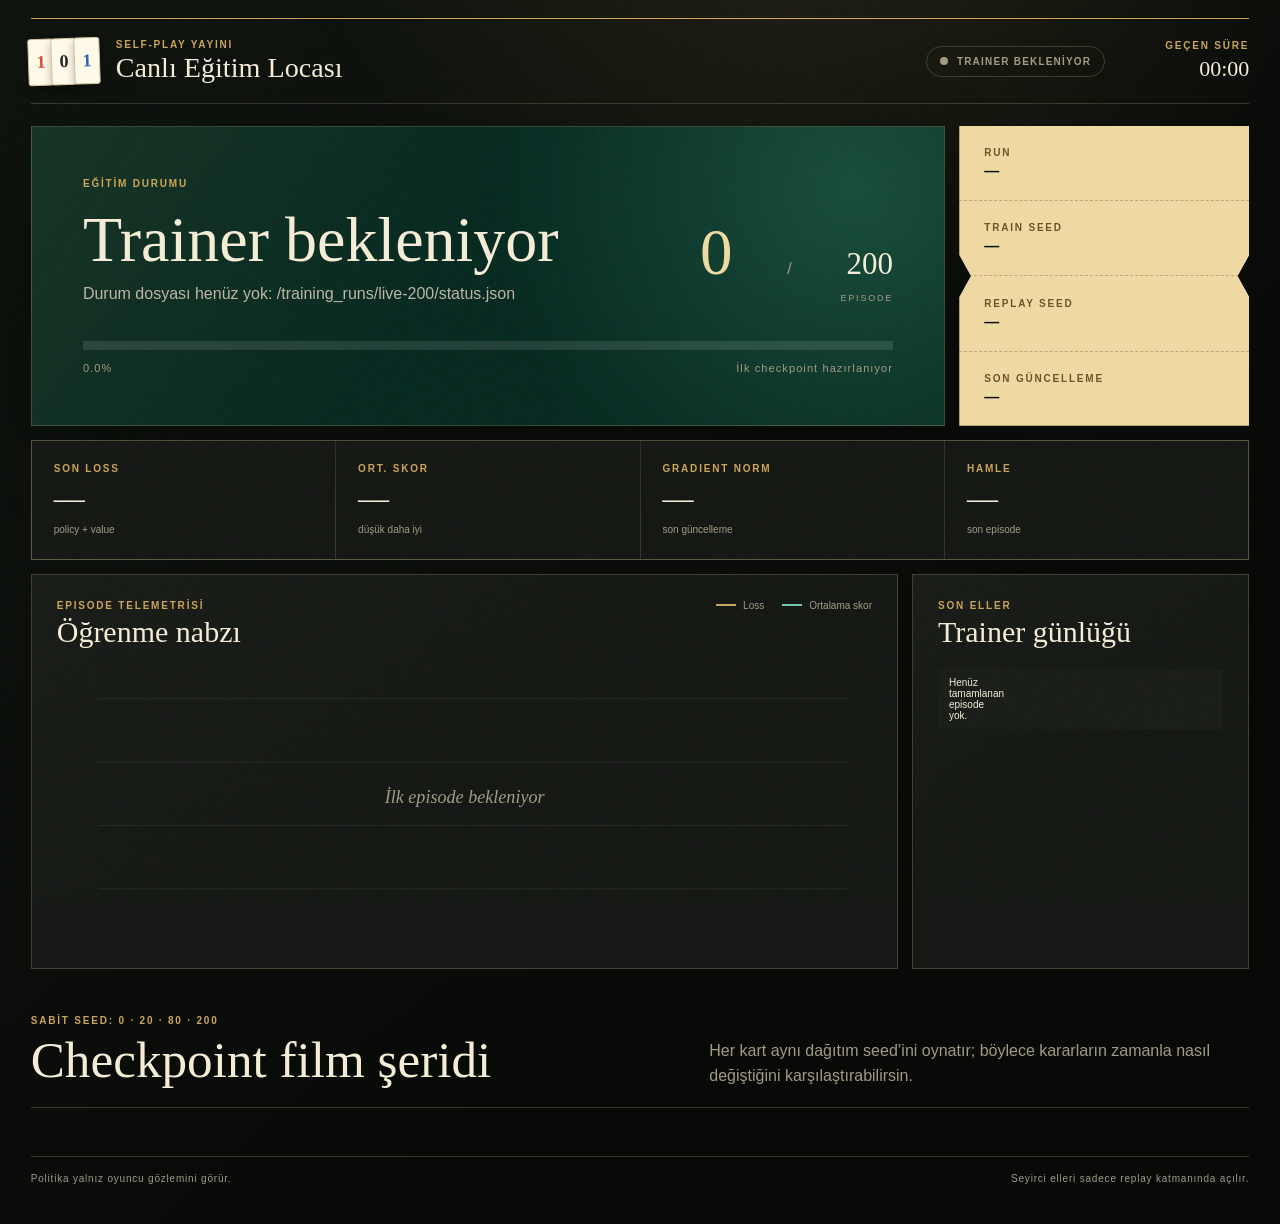
==== viewer/training.html @ ead5282c "feat(viewer): add live self-play training dashboard" ====
<!doctype html>
<html lang="tr">
  <head>
    <meta charset="UTF-8" />
    <meta name="viewport" content="width=device-width, initial-scale=1.0" />
    <meta
      name="description"
      content="AI Okey self-play eğitimini episode episode canlı izleyin."
    />
    <title>AI Okey — Canlı Eğitim Locası</title>
    <link rel="stylesheet" href="./training.css" />
  </head>
  <body>
    <div class="grain" aria-hidden="true"></div>
    <main class="training-shell">
      <header class="scoreboard">
        <a class="brand" href="./" aria-label="Replay masasına dön">
          <span class="brand-tiles" aria-hidden="true">
            <i>1</i><i>0</i><i>1</i>
          </span>
          <span>
            <small>SELF-PLAY YAYINI</small>
            <strong>Canlı Eğitim Locası</strong>
          </span>
        </a>

        <div class="connection" id="connectionBadge" data-state="waiting">
          <span></span>
          <b id="connectionText">DURUM BEKLENİYOR</b>
        </div>

        <div class="run-clock">
          <small>GEÇEN SÜRE</small>
          <strong id="elapsedTime">00:00</strong>
        </div>
      </header>

      <section class="hero-grid">
        <article class="progress-stage">
          <div class="section-kicker">EĞİTİM DURUMU</div>
          <div class="progress-copy">
            <div>
              <h1 id="phaseTitle">Trainer bekleniyor</h1>
              <p id="phaseMessage">
                Eğitim komutu başladığında bu ekran otomatik güncellenecek.
              </p>
            </div>
            <div class="episode-counter">
              <span id="episodeCurrent">0</span>
              <i>/</i>
              <strong id="episodeTarget">200</strong>
              <small>EPISODE</small>
            </div>
          </div>
          <div class="progress-track" aria-label="Eğitim ilerlemesi">
            <i id="progressFill"></i>
            <div id="checkpointTicks" class="checkpoint-ticks"></div>
          </div>
          <div class="progress-meta">
            <span id="progressPercent">0.0%</span>
            <span id="nextCheckpoint">İlk checkpoint hazırlanıyor</span>
          </div>
        </article>

        <aside class="live-ticket">
          <div>
            <small>RUN</small>
            <strong id="runName">—</strong>
          </div>
          <div>
            <small>TRAIN SEED</small>
            <strong id="trainSeed">—</strong>
          </div>
          <div>
            <small>REPLAY SEED</small>
            <strong id="replaySeed">—</strong>
          </div>
          <div>
            <small>SON GÜNCELLEME</small>
            <strong id="lastUpdated">—</strong>
          </div>
        </aside>
      </section>

      <section class="metrics-strip" aria-label="Canlı eğitim ölçümleri">
        <article>
          <small>SON LOSS</small>
          <strong id="lastLoss">—</strong>
          <span>policy + value</span>
        </article>
        <article>
          <small>ORT. SKOR</small>
          <strong id="lastScore">—</strong>
          <span>düşük daha iyi</span>
        </article>
        <article>
          <small>GRADIENT NORM</small>
          <strong id="lastGradient">—</strong>
          <span>son güncelleme</span>
        </article>
        <article>
          <small>HAMLE</small>
          <strong id="lastActions">—</strong>
          <span>son episode</span>
        </article>
      </section>

      <section class="analysis-grid">
        <article class="chart-card">
          <div class="card-heading">
            <div>
              <small>EPISODE TELEMETRİSİ</small>
              <h2>Öğrenme nabzı</h2>
            </div>
            <div class="legend">
              <span class="loss-key">Loss</span>
              <span class="score-key">Ortalama skor</span>
            </div>
          </div>
          <svg
            id="trainingChart"
            class="training-chart"
            viewBox="0 0 900 300"
            role="img"
            aria-label="Loss ve skor grafiği"
          >
            <g class="chart-grid">
              <line x1="45" y1="35" x2="875" y2="35"></line>
              <line x1="45" y1="105" x2="875" y2="105"></line>
              <line x1="45" y1="175" x2="875" y2="175"></line>
              <line x1="45" y1="245" x2="875" y2="245"></line>
            </g>
            <polyline id="scoreLine" class="score-line" points=""></polyline>
            <polyline id="lossLine" class="loss-line" points=""></polyline>
            <text id="chartEmpty" x="450" y="150" text-anchor="middle">
              İlk episode bekleniyor
            </text>
          </svg>
        </article>

        <article class="episode-log-card">
          <div class="card-heading">
            <div>
              <small>SON ELLER</small>
              <h2>Trainer günlüğü</h2>
            </div>
          </div>
          <ol id="episodeLog" class="episode-log">
            <li class="empty-row">Henüz tamamlanan episode yok.</li>
          </ol>
        </article>
      </section>

      <section class="checkpoint-section">
        <div class="checkpoint-heading">
          <div>
            <small>SABİT SEED: 0 · 20 · 80 · 200</small>
            <h2>Checkpoint film şeridi</h2>
          </div>
          <p>
            Her kart aynı dağıtım seed’ini oynatır; böylece kararların zamanla
            nasıl değiştiğini karşılaştırabilirsin.
          </p>
        </div>
        <div id="checkpointGrid" class="checkpoint-grid"></div>
      </section>

      <footer>
        <span>Politika yalnız oyuncu gözlemini görür.</span>
        <span>Seyirci elleri sadece replay katmanında açılır.</span>
      </footer>
    </main>

    <template id="checkpointTemplate">
      <article class="checkpoint-card" data-status="pending">
        <div class="checkpoint-card-head">
          <div>
            <small class="checkpoint-step">CHECKPOINT</small>
            <h3 class="checkpoint-name">0 episode</h3>
          </div>
          <span class="checkpoint-status">BEKLİYOR</span>
        </div>
        <div class="video-shell">
          <div class="video-placeholder">
            <span>101</span>
            <p>Checkpoint geldiğinde video burada açılacak.</p>
          </div>
        </div>
        <dl class="checkpoint-metrics">
          <div><dt>Ort. skor</dt><dd data-metric="score">—</dd></div>
          <div><dt>Göreli ödül</dt><dd data-metric="reward">—</dd></div>
          <div><dt>İşlek atma</dt><dd data-metric="playable">—</dd></div>
          <div><dt>Okey atma</dt><dd data-metric="okey">—</dd></div>
        </dl>
        <div class="checkpoint-actions">
          <a class="replay-link is-disabled" href="#">Replay’i aç</a>
          <a class="download-link is-disabled" href="#" download>MP4 indir</a>
        </div>
      </article>
    </template>

    <script src="./training.js"></script>
  </body>
</html>
---- viewer/training.css ----
:root {
  color-scheme: dark;
  --ink: #0a0d0a;
  --paper: #f4ecd7;
  --ivory: #fff9e9;
  --baize: #164f3c;
  --baize-deep: #082a21;
  --panel: #151814;
  --panel-soft: #1b1e19;
  --brass: #cba558;
  --brass-pale: #efd9a3;
  --red: #da4a3c;
  --mint: #75c7aa;
  --muted: #a39a85;
  --line: rgba(239, 217, 163, 0.2);
  --display: "Bodoni 72", "Bodoni MT", Georgia, serif;
  --body: Bahnschrift, "Trebuchet MS", sans-serif;
}

* {
  box-sizing: border-box;
}

html {
  min-width: 320px;
  background: #090b09;
}

body {
  min-height: 100vh;
  margin: 0;
  color: var(--paper);
  background:
    radial-gradient(circle at 64% -12%, rgba(203, 165, 88, 0.12), transparent 32%),
    linear-gradient(140deg, #10140f, #080a08 66%);
  font-family: var(--body);
}

a {
  color: inherit;
}

.grain {
  position: fixed;
  inset: 0;
  z-index: 10;
  pointer-events: none;
  opacity: 0.1;
  background-image: url("data:image/svg+xml,%3Csvg viewBox='0 0 180 180' xmlns='http://www.w3.org/2000/svg'%3E%3Cfilter id='n'%3E%3CfeTurbulence type='fractalNoise' baseFrequency='.8' numOctaves='3' stitchTiles='stitch'/%3E%3C/filter%3E%3Crect width='100%25' height='100%25' filter='url(%23n)' opacity='.4'/%3E%3C/svg%3E");
  mix-blend-mode: soft-light;
}

.training-shell {
  width: min(1680px, 100%);
  margin: 0 auto;
  padding: 18px clamp(14px, 2.4vw, 42px) 40px;
}

.scoreboard {
  display: grid;
  grid-template-columns: minmax(300px, 1fr) auto auto;
  align-items: center;
  gap: 34px;
  min-height: 86px;
  border-top: 1px solid var(--brass);
  border-bottom: 1px solid var(--line);
}

.brand {
  display: flex;
  align-items: center;
  gap: 16px;
  text-decoration: none;
}

.brand-tiles {
  display: flex;
  transform: rotate(-2deg);
}

.brand-tiles i {
  display: grid;
  place-items: center;
  width: 26px;
  height: 47px;
  margin-left: -3px;
  color: var(--red);
  border: 1px solid #d4c49f;
  border-radius: 3px;
  background: var(--ivory);
  box-shadow: 0 4px 8px rgba(0, 0, 0, 0.28);
  font: 800 18px var(--display);
}

.brand-tiles i:nth-child(2) {
  color: #222;
}

.brand-tiles i:nth-child(3) {
  color: #2566b1;
}

.brand small,
.run-clock small,
.live-ticket small,
.section-kicker,
.metrics-strip small,
.card-heading small,
.checkpoint-heading small,
.checkpoint-card-head small {
  display: block;
  color: var(--brass);
  font-size: 10px;
  font-weight: 800;
  letter-spacing: 0.18em;
}

.brand strong {
  display: block;
  margin-top: 2px;
  font: 500 clamp(24px, 2.2vw, 35px) var(--display);
}

.connection {
  display: flex;
  align-items: center;
  gap: 9px;
  padding: 9px 13px;
  border: 1px solid var(--line);
  border-radius: 999px;
  color: var(--muted);
  font-size: 10px;
  letter-spacing: 0.12em;
}

.connection span {
  width: 8px;
  height: 8px;
  border-radius: 50%;
  background: var(--muted);
}

.connection[data-state="live"] {
  color: var(--paper);
  border-color: rgba(117, 199, 170, 0.42);
}

.connection[data-state="live"] span {
  background: var(--mint);
  box-shadow: 0 0 0 5px rgba(117, 199, 170, 0.1);
  animation: pulse 1.4s infinite;
}

.connection[data-state="error"] span {
  background: var(--red);
}

.run-clock {
  min-width: 110px;
  text-align: right;
}

.run-clock strong {
  display: block;
  margin-top: 5px;
  font: 500 22px var(--display);
  font-variant-numeric: tabular-nums;
}

.hero-grid {
  display: grid;
  grid-template-columns: minmax(0, 1fr) 290px;
  gap: 14px;
  margin-top: 22px;
}

.progress-stage {
  min-height: 245px;
  padding: clamp(24px, 4vw, 54px);
  border: 1px solid rgba(239, 217, 163, 0.18);
  background:
    linear-gradient(125deg, rgba(203, 165, 88, 0.08), transparent 45%),
    radial-gradient(circle at 90% 20%, rgba(50, 125, 94, 0.42), transparent 42%),
    var(--baize-deep);
  box-shadow: 0 24px 70px rgba(0, 0, 0, 0.28);
}

.progress-copy {
  display: flex;
  align-items: end;
  justify-content: space-between;
  gap: 30px;
  margin-top: 20px;
}

.progress-copy h1 {
  margin: 0;
  font: 500 clamp(34px, 5vw, 68px)/0.96 var(--display);
}

.progress-copy p {
  max-width: 700px;
  margin: 14px 0 0;
  color: #bdb6a6;
}

.episode-counter {
  display: grid;
  grid-template-columns: auto auto auto;
  align-items: baseline;
  gap: 8px;
  min-width: 240px;
  text-align: right;
}

.episode-counter span {
  color: var(--brass-pale);
  font: 500 65px/1 var(--display);
  font-variant-numeric: tabular-nums;
}

.episode-counter i {
  color: var(--muted);
  font-style: normal;
}

.episode-counter strong {
  font: 500 31px var(--display);
}

.episode-counter small {
  grid-column: 1 / -1;
  color: var(--muted);
  font-size: 9px;
  letter-spacing: 0.2em;
}

.progress-track {
  position: relative;
  height: 9px;
  margin-top: 38px;
  background: rgba(255, 255, 255, 0.11);
}

.progress-track > i {
  position: absolute;
  inset: 0 auto 0 0;
  width: 0;
  background: linear-gradient(90deg, #98763b, var(--brass-pale));
  box-shadow: 0 0 22px rgba(203, 165, 88, 0.25);
  transition: width 500ms ease;
}

.checkpoint-ticks span {
  position: absolute;
  top: 50%;
  display: grid;
  place-items: center;
  width: 17px;
  height: 17px;
  border: 2px solid var(--baize-deep);
  border-radius: 50%;
  background: #667068;
  transform: translate(-50%, -50%);
  transition: 300ms ease;
}

.checkpoint-ticks span.ready {
  background: var(--brass-pale);
  box-shadow: 0 0 0 5px rgba(203, 165, 88, 0.14);
}

.progress-meta {
  display: flex;
  justify-content: space-between;
  margin-top: 12px;
  color: var(--muted);
  font-size: 11px;
  letter-spacing: 0.1em;
}

.live-ticket {
  display: grid;
  background: var(--brass-pale);
  color: var(--ink);
  clip-path: polygon(0 0, 100% 0, 100% 43%, 96% 50%, 100% 57%, 100% 100%, 0 100%, 0 57%, 4% 50%, 0 43%);
}

.live-ticket div {
  display: grid;
  align-content: center;
  gap: 4px;
  padding: 14px 25px;
  border-bottom: 1px dashed rgba(23, 23, 17, 0.25);
}

.live-ticket div:last-child {
  border: 0;
}

.live-ticket small {
  color: #6c5328;
}

.live-ticket strong {
  font-size: 15px;
  overflow-wrap: anywhere;
}

.metrics-strip {
  display: grid;
  grid-template-columns: repeat(4, 1fr);
  margin-top: 14px;
  border: 1px solid var(--line);
  background: var(--line);
  gap: 1px;
}

.metrics-strip article {
  display: grid;
  gap: 5px;
  min-height: 118px;
  padding: 22px;
  background: var(--panel);
}

.metrics-strip strong {
  font: 500 31px var(--display);
  font-variant-numeric: tabular-nums;
}

.metrics-strip span {
  color: var(--muted);
  font-size: 10px;
}

.analysis-grid {
  display: grid;
  grid-template-columns: minmax(0, 1.8fr) minmax(300px, 0.7fr);
  gap: 14px;
  margin-top: 14px;
}

.chart-card,
.episode-log-card {
  min-height: 390px;
  padding: 25px;
  border: 1px solid var(--line);
  background:
    linear-gradient(145deg, rgba(255, 255, 255, 0.018), transparent 54%),
    var(--panel);
}

.card-heading,
.checkpoint-heading,
.checkpoint-card-head {
  display: flex;
  align-items: start;
  justify-content: space-between;
  gap: 20px;
}

.card-heading h2,
.checkpoint-heading h2 {
  margin: 4px 0 0;
  font: 500 30px var(--display);
}

.legend {
  display: flex;
  gap: 18px;
  color: var(--muted);
  font-size: 10px;
}

.legend span::before {
  display: inline-block;
  width: 20px;
  height: 2px;
  margin: 0 7px 3px 0;
  content: "";
  background: var(--brass);
}

.legend .score-key::before {
  background: var(--mint);
}

.training-chart {
  width: 100%;
  margin-top: 18px;
  overflow: visible;
}

.chart-grid line {
  stroke: rgba(255, 255, 255, 0.08);
  stroke-width: 1;
}

.training-chart polyline {
  fill: none;
  stroke-linecap: round;
  stroke-linejoin: round;
  stroke-width: 3;
  vector-effect: non-scaling-stroke;
}

.loss-line {
  stroke: var(--brass);
}

.score-line {
  stroke: var(--mint);
  opacity: 0.78;
}

#chartEmpty {
  fill: var(--muted);
  font: italic 20px var(--display);
}

.episode-log {
  display: grid;
  gap: 1px;
  margin: 20px 0 0;
  padding: 0;
  background: var(--line);
  list-style: none;
}

.episode-log li {
  display: grid;
  grid-template-columns: 48px minmax(0, 1fr) auto;
  align-items: center;
  gap: 12px;
  min-height: 41px;
  padding: 8px 11px;
  background: var(--panel-soft);
  font-size: 10px;
}

.episode-log b {
  color: var(--brass);
  font-variant-numeric: tabular-nums;
}

.episode-log span {
  color: var(--muted);
}

.episode-log em {
  color: var(--paper);
  font-style: normal;
}

.checkpoint-section {
  margin-top: 46px;
}

.checkpoint-heading {
  align-items: end;
  padding-bottom: 18px;
  border-bottom: 1px solid var(--line);
}

.checkpoint-heading h2 {
  font-size: clamp(32px, 4vw, 52px);
}

.checkpoint-heading p {
  max-width: 540px;
  margin: 0;
  color: var(--muted);
  line-height: 1.55;
}

.checkpoint-grid {
  display: grid;
  grid-template-columns: repeat(2, minmax(0, 1fr));
  gap: 14px;
  margin-top: 14px;
}

.checkpoint-card {
  padding: 17px;
  border: 1px solid var(--line);
  background: var(--panel);
  transition: border-color 300ms ease, transform 300ms ease;
}

.checkpoint-card[data-status="working"] {
  border-color: rgba(203, 165, 88, 0.72);
}

.checkpoint-card[data-status="ready"] {
  border-color: rgba(117, 199, 170, 0.45);
}

.checkpoint-card h3 {
  margin: 4px 0 0;
  font: 500 26px var(--display);
}

.checkpoint-status {
  padding: 6px 8px;
  color: var(--muted);
  border: 1px solid var(--line);
  font-size: 9px;
  letter-spacing: 0.13em;
}

.checkpoint-card[data-status="working"] .checkpoint-status {
  color: var(--brass-pale);
}

.checkpoint-card[data-status="ready"] .checkpoint-status {
  color: var(--mint);
}

.video-shell {
  aspect-ratio: 16 / 9;
  margin-top: 16px;
  overflow: hidden;
  border: 1px solid rgba(255, 255, 255, 0.08);
  background: var(--baize-deep);
}

.video-shell video {
  display: block;
  width: 100%;
  height: 100%;
  object-fit: contain;
}

.video-placeholder {
  display: grid;
  place-items: center;
  align-content: center;
  height: 100%;
  color: var(--muted);
  text-align: center;
}

.video-placeholder span {
  color: rgba(239, 217, 163, 0.16);
  font: 500 80px var(--display);
}

.video-placeholder p {
  margin: -10px 0 0;
  font-size: 10px;
}

.checkpoint-metrics {
  display: grid;
  grid-template-columns: repeat(4, 1fr);
  margin: 14px 0 0;
  border: 1px solid var(--line);
  background: var(--line);
  gap: 1px;
}

.checkpoint-metrics div {
  display: grid;
  gap: 5px;
  padding: 12px;
  background: var(--panel-soft);
}

.checkpoint-metrics dt {
  color: var(--muted);
  font-size: 8px;
  letter-spacing: 0.08em;
}

.checkpoint-metrics dd {
  margin: 0;
  font: 500 18px var(--display);
}

.checkpoint-actions {
  display: flex;
  gap: 8px;
  margin-top: 14px;
}

.checkpoint-actions a {
  flex: 1;
  padding: 10px;
  color: var(--paper);
  border: 1px solid var(--line);
  font-size: 10px;
  font-weight: 800;
  text-align: center;
  text-decoration: none;
}

.checkpoint-actions .replay-link {
  color: var(--ink);
  border-color: var(--brass-pale);
  background: var(--brass-pale);
}

.checkpoint-actions .is-disabled {
  pointer-events: none;
  opacity: 0.3;
}

footer {
  display: flex;
  justify-content: space-between;
  gap: 20px;
  margin-top: 34px;
  padding-top: 16px;
  color: var(--muted);
  border-top: 1px solid var(--line);
  font-size: 10px;
  letter-spacing: 0.08em;
}

@keyframes pulse {
  50% {
    opacity: 0.45;
    transform: scale(0.75);
  }
}

@media (max-width: 980px) {
  .hero-grid,
  .analysis-grid {
    grid-template-columns: 1fr;
  }

  .live-ticket {
    grid-template-columns: repeat(4, 1fr);
    clip-path: none;
  }

  .live-ticket div {
    border-right: 1px dashed rgba(23, 23, 17, 0.25);
    border-bottom: 0;
  }
}

@media (max-width: 720px) {
  .training-shell {
    padding-inline: 10px;
  }

  .scoreboard {
    grid-template-columns: 1fr auto;
    gap: 12px;
  }

  .connection {
    order: 3;
    grid-column: 1 / -1;
    justify-content: center;
    margin-bottom: 10px;
  }

  .brand strong {
    font-size: 24px;
  }

  .brand-tiles i {
    width: 22px;
    height: 40px;
  }

  .progress-stage {
    padding: 24px 18px;
  }

  .progress-copy {
    display: grid;
  }

  .progress-copy h1 {
    font-size: 38px;
  }

  .episode-counter {
    min-width: 0;
    text-align: left;
  }

  .episode-counter span {
    font-size: 54px;
  }

  .live-ticket,
  .metrics-strip,
  .checkpoint-grid {
    grid-template-columns: 1fr 1fr;
  }

  .checkpoint-heading {
    display: grid;
  }

  .checkpoint-metrics {
    grid-template-columns: 1fr 1fr;
  }

  .legend {
    display: grid;
    gap: 6px;
  }

  footer {
    display: grid;
  }
}

@media (max-width: 430px) {
  .run-clock {
    min-width: 76px;
  }

  .live-ticket,
  .metrics-strip,
  .checkpoint-grid {
    grid-template-columns: 1fr;
  }

  .metrics-strip article {
    min-height: 92px;
  }

  .chart-card,
  .episode-log-card {
    min-height: 0;
    padding: 18px 12px;
  }

  .checkpoint-actions {
    display: grid;
  }
}

@media (prefers-reduced-motion: reduce) {
  *,
  *::before,
  *::after {
    animation-duration: 0.001ms !important;
    animation-iteration-count: 1 !important;
    transition-duration: 0.001ms !important;
  }
}
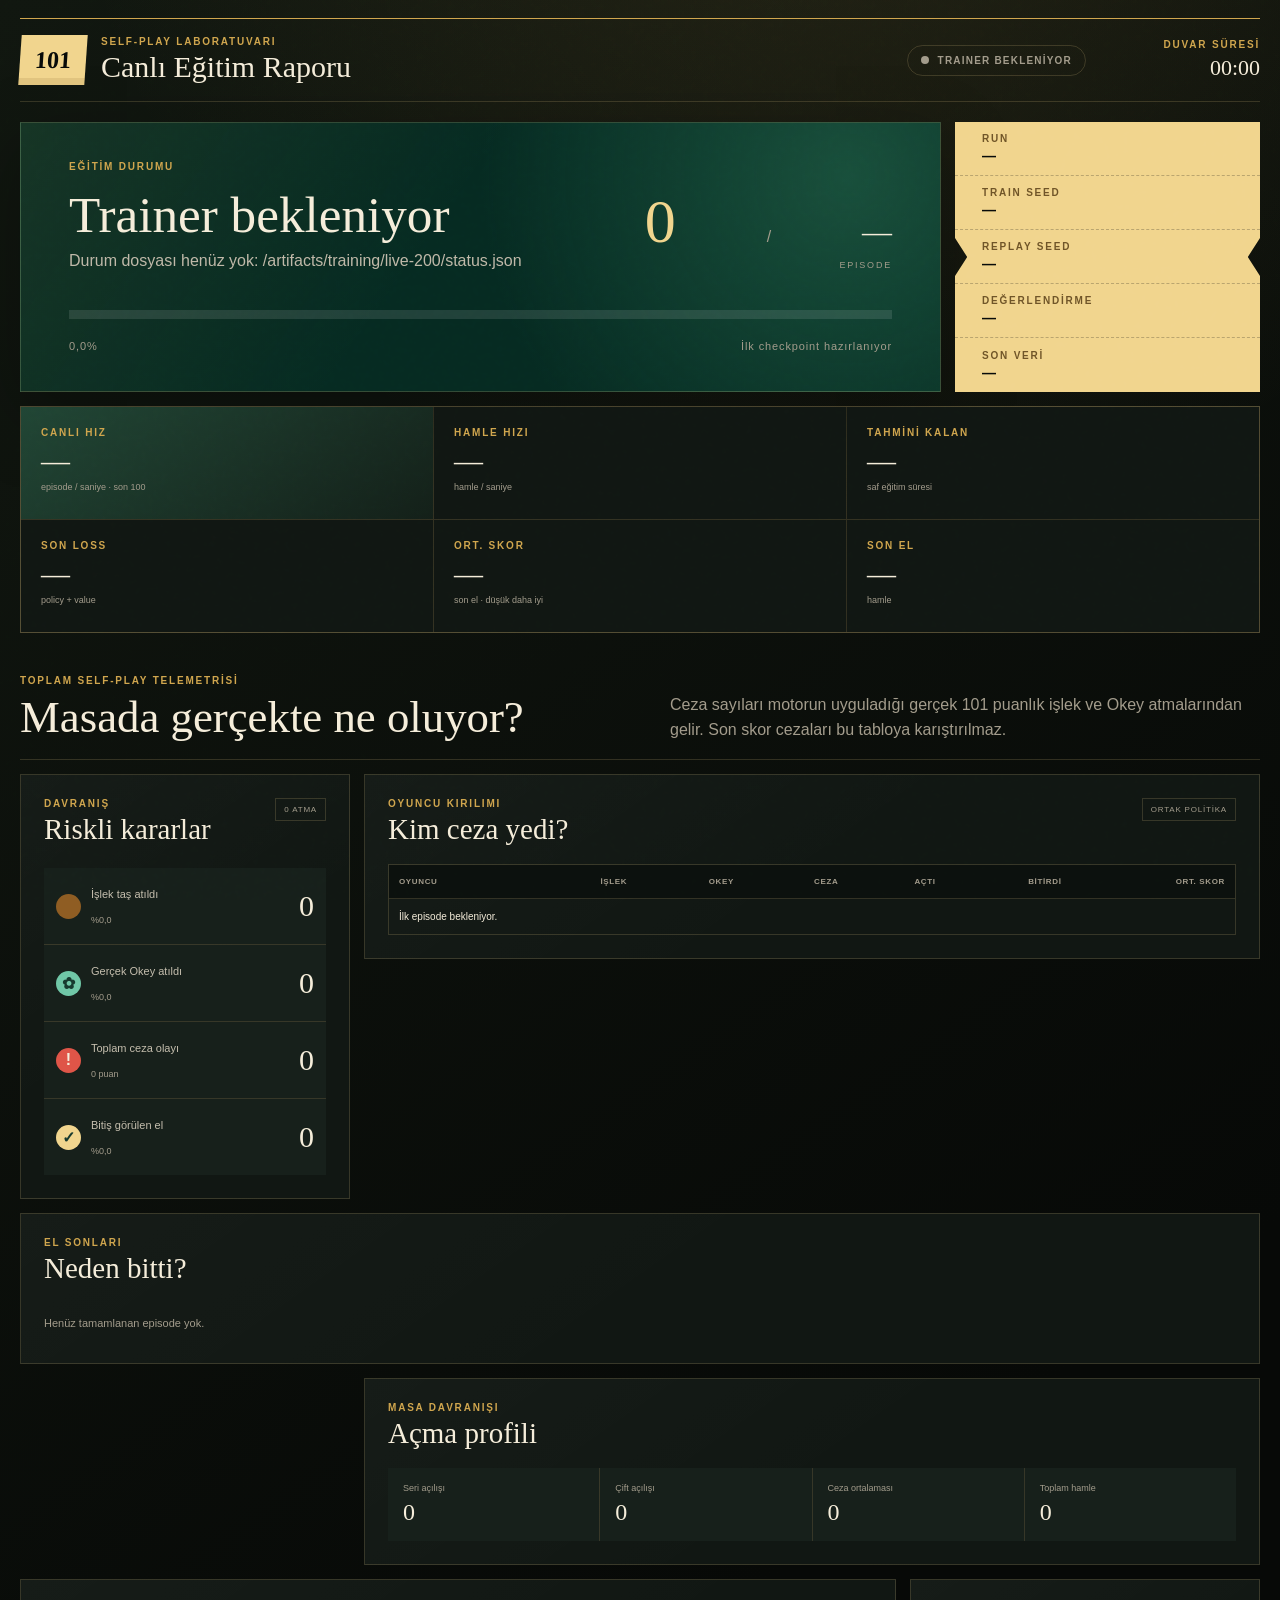
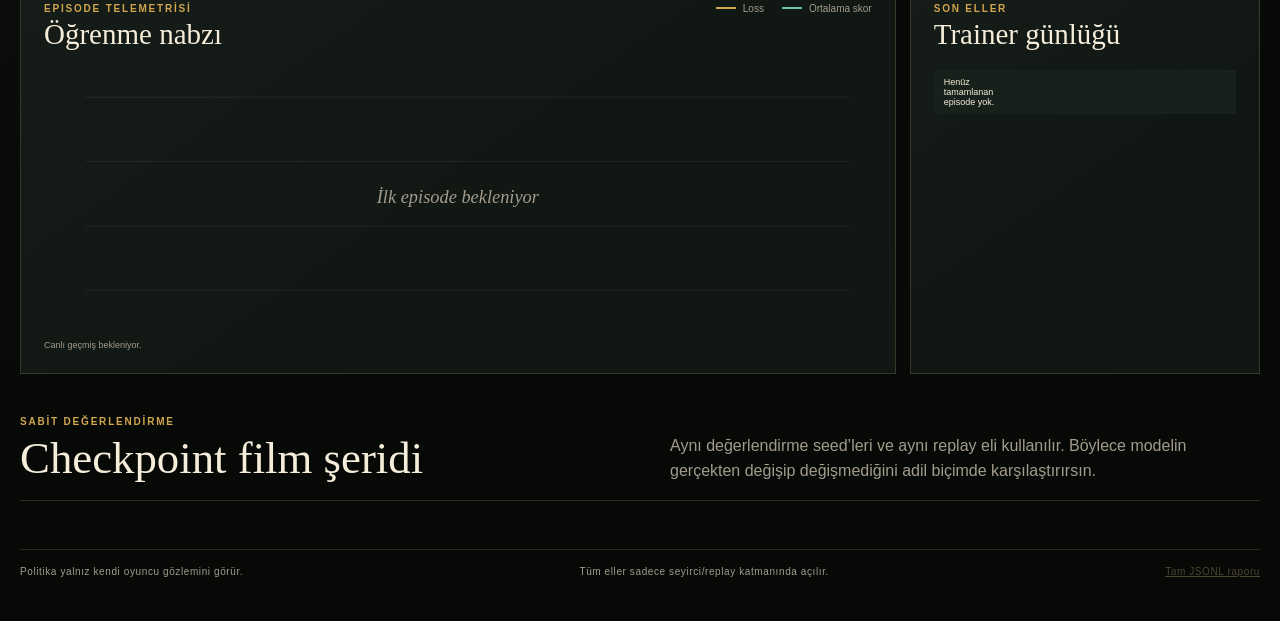
==== commit d93b598f: "Refactor training viewer for improved clarity and functionality - Updated meta descriptions and titl" ====
--- a/viewer/training.html
+++ b/viewer/training.html
@@ -5,9 +5,9 @@
     <meta name="viewport" content="width=device-width, initial-scale=1.0" />
     <meta
       name="description"
-      content="AI Okey self-play eğitimini episode episode canlı izleyin."
+      content="101 Okey yapay zekâsının self-play eğitimini, cezaları ve checkpoint karşılaştırmalarını canlı izleyin."
     />
-    <title>AI Okey — Canlı Eğitim Locası</title>
+    <title>101 Okey AI — Canlı Eğitim Raporu</title>
     <link rel="stylesheet" href="./training.css" />
   </head>
   <body>
@@ -15,40 +15,36 @@
     <main class="training-shell">
       <header class="scoreboard">
         <a class="brand" href="./" aria-label="Replay masasına dön">
-          <span class="brand-tiles" aria-hidden="true">
-            <i>1</i><i>0</i><i>1</i>
-          </span>
+          <span class="brand-mark" aria-hidden="true">101</span>
           <span>
-            <small>SELF-PLAY YAYINI</small>
-            <strong>Canlı Eğitim Locası</strong>
+            <small>SELF-PLAY LABORATUVARI</small>
+            <strong>Canlı Eğitim Raporu</strong>
           </span>
         </a>
-
         <div class="connection" id="connectionBadge" data-state="waiting">
           <span></span>
           <b id="connectionText">DURUM BEKLENİYOR</b>
         </div>
-
         <div class="run-clock">
-          <small>GEÇEN SÜRE</small>
+          <small>DUVAR SÜRESİ</small>
           <strong id="elapsedTime">00:00</strong>
         </div>
       </header>
 
       <section class="hero-grid">
         <article class="progress-stage">
-          <div class="section-kicker">EĞİTİM DURUMU</div>
+          <div class="eyebrow">EĞİTİM DURUMU</div>
           <div class="progress-copy">
             <div>
               <h1 id="phaseTitle">Trainer bekleniyor</h1>
               <p id="phaseMessage">
-                Eğitim komutu başladığında bu ekran otomatik güncellenecek.
+                Eğitim komutu başladığında bu rapor otomatik güncellenecek.
               </p>
             </div>
             <div class="episode-counter">
               <span id="episodeCurrent">0</span>
               <i>/</i>
-              <strong id="episodeTarget">200</strong>
+              <strong id="episodeTarget">—</strong>
               <small>EPISODE</small>
             </div>
           </div>
@@ -57,32 +53,36 @@
             <div id="checkpointTicks" class="checkpoint-ticks"></div>
           </div>
           <div class="progress-meta">
-            <span id="progressPercent">0.0%</span>
+            <span id="progressPercent">0,0%</span>
             <span id="nextCheckpoint">İlk checkpoint hazırlanıyor</span>
           </div>
         </article>
 
-        <aside class="live-ticket">
-          <div>
-            <small>RUN</small>
-            <strong id="runName">—</strong>
-          </div>
-          <div>
-            <small>TRAIN SEED</small>
-            <strong id="trainSeed">—</strong>
-          </div>
-          <div>
-            <small>REPLAY SEED</small>
-            <strong id="replaySeed">—</strong>
-          </div>
-          <div>
-            <small>SON GÜNCELLEME</small>
-            <strong id="lastUpdated">—</strong>
-          </div>
+        <aside class="run-ticket">
+          <div><small>RUN</small><strong id="runName">—</strong></div>
+          <div><small>TRAIN SEED</small><strong id="trainSeed">—</strong></div>
+          <div><small>REPLAY SEED</small><strong id="replaySeed">—</strong></div>
+          <div><small>DEĞERLENDİRME</small><strong id="evaluationEpisodes">—</strong></div>
+          <div><small>SON VERİ</small><strong id="lastUpdated">—</strong></div>
         </aside>
       </section>
 
       <section class="metrics-strip" aria-label="Canlı eğitim ölçümleri">
+        <article class="accent">
+          <small>CANLI HIZ</small>
+          <strong id="liveSpeed">—</strong>
+          <span>episode / saniye · son 100</span>
+        </article>
+        <article>
+          <small>HAMLE HIZI</small>
+          <strong id="actionSpeed">—</strong>
+          <span>hamle / saniye</span>
+        </article>
+        <article>
+          <small>TAHMİNİ KALAN</small>
+          <strong id="etaTime">—</strong>
+          <span>saf eğitim süresi</span>
+        </article>
         <article>
           <small>SON LOSS</small>
           <strong id="lastLoss">—</strong>
@@ -91,27 +91,111 @@
         <article>
           <small>ORT. SKOR</small>
           <strong id="lastScore">—</strong>
-          <span>düşük daha iyi</span>
-        </article>
-        <article>
-          <small>GRADIENT NORM</small>
-          <strong id="lastGradient">—</strong>
-          <span>son güncelleme</span>
-        </article>
-        <article>
-          <small>HAMLE</small>
+          <span>son el · düşük daha iyi</span>
+        </article>
+        <article>
+          <small>SON EL</small>
           <strong id="lastActions">—</strong>
-          <span>son episode</span>
+          <span>hamle</span>
+        </article>
+      </section>
+
+      <section class="report-heading">
+        <div>
+          <small>TOPLAM SELF-PLAY TELEMETRİSİ</small>
+          <h2>Masada gerçekte ne oluyor?</h2>
+        </div>
+        <p>
+          Ceza sayıları motorun uyguladığı gerçek 101 puanlık işlek ve Okey
+          atmalarından gelir. Son skor cezaları bu tabloya karıştırılmaz.
+        </p>
+      </section>
+
+      <section class="report-grid">
+        <article class="report-card behavior-card">
+          <div class="card-heading">
+            <div><small>DAVRANIŞ</small><h3>Riskli kararlar</h3></div>
+            <span class="card-stamp" id="totalDiscards">0 ATMA</span>
+          </div>
+          <div class="behavior-pairs">
+            <div>
+              <i class="warning-dot"></i>
+              <span>İşlek taş atıldı</span>
+              <strong id="playableDiscards">0</strong>
+              <em id="playableRate">%0,0</em>
+            </div>
+            <div>
+              <i class="okey-dot">✿</i>
+              <span>Gerçek Okey atıldı</span>
+              <strong id="okeyDiscards">0</strong>
+              <em id="okeyRate">%0,0</em>
+            </div>
+            <div>
+              <i class="penalty-dot">!</i>
+              <span>Toplam ceza olayı</span>
+              <strong id="penaltyEvents">0</strong>
+              <em id="penaltyPoints">0 puan</em>
+            </div>
+            <div>
+              <i class="finish-dot">✓</i>
+              <span>Bitiş görülen el</span>
+              <strong id="finishCount">0</strong>
+              <em id="finishRate">%0,0</em>
+            </div>
+          </div>
+        </article>
+
+        <article class="report-card player-card">
+          <div class="card-heading">
+            <div><small>OYUNCU KIRILIMI</small><h3>Kim ceza yedi?</h3></div>
+            <span class="card-stamp">ORTAK POLİTİKA</span>
+          </div>
+          <div class="table-wrap">
+            <table>
+              <thead>
+                <tr>
+                  <th>Oyuncu</th>
+                  <th>İşlek</th>
+                  <th>Okey</th>
+                  <th>Ceza</th>
+                  <th>Açtı</th>
+                  <th>Bitirdi</th>
+                  <th>Ort. skor</th>
+                </tr>
+              </thead>
+              <tbody id="playerRows">
+                <tr><td colspan="7">İlk episode bekleniyor.</td></tr>
+              </tbody>
+            </table>
+          </div>
+        </article>
+
+        <article class="report-card terminal-card">
+          <div class="card-heading">
+            <div><small>EL SONLARI</small><h3>Neden bitti?</h3></div>
+          </div>
+          <div id="terminalReasons" class="terminal-reasons">
+            <p>Henüz tamamlanan episode yok.</p>
+          </div>
+        </article>
+
+        <article class="report-card opening-card">
+          <div class="card-heading">
+            <div><small>MASA DAVRANIŞI</small><h3>Açma profili</h3></div>
+          </div>
+          <div class="opening-stats">
+            <div><span>Seri açılışı</span><strong id="openedSeries">0</strong></div>
+            <div><span>Çift açılışı</span><strong id="openedPairs">0</strong></div>
+            <div><span>Ceza ortalaması</span><strong id="penaltyMean">0</strong></div>
+            <div><span>Toplam hamle</span><strong id="totalActions">0</strong></div>
+          </div>
         </article>
       </section>
 
       <section class="analysis-grid">
         <article class="chart-card">
           <div class="card-heading">
-            <div>
-              <small>EPISODE TELEMETRİSİ</small>
-              <h2>Öğrenme nabzı</h2>
-            </div>
+            <div><small>EPISODE TELEMETRİSİ</small><h3>Öğrenme nabzı</h3></div>
             <div class="legend">
               <span class="loss-key">Loss</span>
               <span class="score-key">Ortalama skor</span>
@@ -136,14 +220,12 @@
               İlk episode bekleniyor
             </text>
           </svg>
+          <p class="chart-note" id="historyCoverage">Canlı geçmiş bekleniyor.</p>
         </article>
 
         <article class="episode-log-card">
           <div class="card-heading">
-            <div>
-              <small>SON ELLER</small>
-              <h2>Trainer günlüğü</h2>
-            </div>
+            <div><small>SON ELLER</small><h3>Trainer günlüğü</h3></div>
           </div>
           <ol id="episodeLog" class="episode-log">
             <li class="empty-row">Henüz tamamlanan episode yok.</li>
@@ -154,20 +236,21 @@
       <section class="checkpoint-section">
         <div class="checkpoint-heading">
           <div>
-            <small>SABİT SEED: 0 · 20 · 80 · 200</small>
+            <small id="checkpointSeedLabel">SABİT DEĞERLENDİRME</small>
             <h2>Checkpoint film şeridi</h2>
           </div>
           <p>
-            Her kart aynı dağıtım seed’ini oynatır; böylece kararların zamanla
-            nasıl değiştiğini karşılaştırabilirsin.
+            Aynı değerlendirme seed’leri ve aynı replay eli kullanılır. Böylece
+            modelin gerçekten değişip değişmediğini adil biçimde karşılaştırırsın.
           </p>
         </div>
         <div id="checkpointGrid" class="checkpoint-grid"></div>
       </section>
 
       <footer>
-        <span>Politika yalnız oyuncu gözlemini görür.</span>
-        <span>Seyirci elleri sadece replay katmanında açılır.</span>
+        <span>Politika yalnız kendi oyuncu gözlemini görür.</span>
+        <span>Tüm eller sadece seyirci/replay katmanında açılır.</span>
+        <a id="historyDownload" href="#" class="is-disabled">Tam JSONL raporu</a>
       </footer>
     </main>
 
@@ -189,6 +272,10 @@
         <dl class="checkpoint-metrics">
           <div><dt>Ort. skor</dt><dd data-metric="score">—</dd></div>
           <div><dt>Göreli ödül</dt><dd data-metric="reward">—</dd></div>
+          <div><dt>Bitirme</dt><dd data-metric="finish">—</dd></div>
+          <div><dt>Ort. ceza</dt><dd data-metric="penalty">—</dd></div>
+          <div><dt>Cezalı el</dt><dd data-metric="penalized">—</dd></div>
+          <div><dt>Seri açma</dt><dd data-metric="series">—</dd></div>
           <div><dt>İşlek atma</dt><dd data-metric="playable">—</dd></div>
           <div><dt>Okey atma</dt><dd data-metric="okey">—</dd></div>
         </dl>
--- a/viewer/training.css
+++ b/viewer/training.css
@@ -1,165 +1,105 @@
 :root {
   color-scheme: dark;
-  --ink: #0a0d0a;
-  --paper: #f4ecd7;
-  --ivory: #fff9e9;
-  --baize: #164f3c;
-  --baize-deep: #082a21;
-  --panel: #151814;
-  --panel-soft: #1b1e19;
-  --brass: #cba558;
-  --brass-pale: #efd9a3;
-  --red: #da4a3c;
-  --mint: #75c7aa;
-  --muted: #a39a85;
-  --line: rgba(239, 217, 163, 0.2);
+  --ink: #080b09;
+  --paper: #f5edda;
+  --ivory: #fff8e6;
+  --baize: #0c4b39;
+  --baize-deep: #062b22;
+  --panel: #111713;
+  --panel-soft: #17201b;
+  --brass: #d0a64e;
+  --brass-pale: #f1d58e;
+  --red: #df5548;
+  --mint: #70c7a7;
+  --muted: #a39c8c;
+  --line: rgba(241, 213, 142, 0.17);
   --display: "Bodoni 72", "Bodoni MT", Georgia, serif;
   --body: Bahnschrift, "Trebuchet MS", sans-serif;
 }
 
-* {
-  box-sizing: border-box;
-}
-
-html {
-  min-width: 320px;
-  background: #090b09;
-}
-
+* { box-sizing: border-box; }
+html { min-width: 1000px; background: #080a08; }
 body {
   min-height: 100vh;
   margin: 0;
   color: var(--paper);
   background:
-    radial-gradient(circle at 64% -12%, rgba(203, 165, 88, 0.12), transparent 32%),
-    linear-gradient(140deg, #10140f, #080a08 66%);
+    radial-gradient(circle at 65% -10%, rgba(208, 166, 78, 0.12), transparent 30%),
+    linear-gradient(145deg, #111710, #070907 68%);
   font-family: var(--body);
 }
-
-a {
-  color: inherit;
-}
+a { color: inherit; }
 
 .grain {
   position: fixed;
   inset: 0;
-  z-index: 10;
+  z-index: 20;
   pointer-events: none;
-  opacity: 0.1;
+  opacity: 0.07;
   background-image: url("data:image/svg+xml,%3Csvg viewBox='0 0 180 180' xmlns='http://www.w3.org/2000/svg'%3E%3Cfilter id='n'%3E%3CfeTurbulence type='fractalNoise' baseFrequency='.8' numOctaves='3' stitchTiles='stitch'/%3E%3C/filter%3E%3Crect width='100%25' height='100%25' filter='url(%23n)' opacity='.4'/%3E%3C/svg%3E");
   mix-blend-mode: soft-light;
 }
 
 .training-shell {
-  width: min(1680px, 100%);
+  width: min(1740px, 100%);
   margin: 0 auto;
-  padding: 18px clamp(14px, 2.4vw, 42px) 40px;
+  padding: 18px 34px 44px;
 }
 
 .scoreboard {
   display: grid;
-  grid-template-columns: minmax(300px, 1fr) auto auto;
+  grid-template-columns: minmax(320px, 1fr) auto 140px;
   align-items: center;
   gap: 34px;
-  min-height: 86px;
+  min-height: 84px;
   border-top: 1px solid var(--brass);
   border-bottom: 1px solid var(--line);
 }
 
-.brand {
-  display: flex;
-  align-items: center;
-  gap: 16px;
-  text-decoration: none;
-}
-
-.brand-tiles {
-  display: flex;
-  transform: rotate(-2deg);
-}
-
-.brand-tiles i {
+.brand { display: flex; align-items: center; gap: 15px; text-decoration: none; }
+.brand-mark {
   display: grid;
   place-items: center;
-  width: 26px;
-  height: 47px;
-  margin-left: -3px;
-  color: var(--red);
-  border: 1px solid #d4c49f;
-  border-radius: 3px;
-  background: var(--ivory);
-  box-shadow: 0 4px 8px rgba(0, 0, 0, 0.28);
-  font: 800 18px var(--display);
-}
-
-.brand-tiles i:nth-child(2) {
-  color: #222;
-}
-
-.brand-tiles i:nth-child(3) {
-  color: #2566b1;
-}
-
-.brand small,
-.run-clock small,
-.live-ticket small,
-.section-kicker,
-.metrics-strip small,
-.card-heading small,
-.checkpoint-heading small,
-.checkpoint-card-head small {
+  width: 66px;
+  height: 50px;
+  color: var(--ink);
+  background: var(--brass-pale);
+  box-shadow: inset 0 -7px 0 rgba(90, 60, 10, 0.11);
+  font: 800 24px var(--display);
+  transform: skew(-4deg);
+}
+
+.brand small, .run-clock small, .run-ticket small, .eyebrow,
+.metrics-strip small, .card-heading small, .report-heading small,
+.checkpoint-heading small, .checkpoint-card-head small {
   display: block;
   color: var(--brass);
   font-size: 10px;
   font-weight: 800;
   letter-spacing: 0.18em;
 }
-
-.brand strong {
-  display: block;
-  margin-top: 2px;
-  font: 500 clamp(24px, 2.2vw, 35px) var(--display);
-}
+.brand strong { display: block; margin-top: 3px; font: 500 30px var(--display); }
 
 .connection {
   display: flex;
   align-items: center;
   gap: 9px;
   padding: 9px 13px;
+  color: var(--muted);
   border: 1px solid var(--line);
   border-radius: 999px;
-  color: var(--muted);
   font-size: 10px;
   letter-spacing: 0.12em;
 }
-
-.connection span {
-  width: 8px;
-  height: 8px;
-  border-radius: 50%;
-  background: var(--muted);
-}
-
-.connection[data-state="live"] {
-  color: var(--paper);
-  border-color: rgba(117, 199, 170, 0.42);
-}
-
+.connection span { width: 8px; height: 8px; border-radius: 50%; background: var(--muted); }
+.connection[data-state="live"] { color: var(--paper); border-color: rgba(112, 199, 167, 0.42); }
 .connection[data-state="live"] span {
   background: var(--mint);
-  box-shadow: 0 0 0 5px rgba(117, 199, 170, 0.1);
+  box-shadow: 0 0 0 5px rgba(112, 199, 167, 0.1);
   animation: pulse 1.4s infinite;
 }
-
-.connection[data-state="error"] span {
-  background: var(--red);
-}
-
-.run-clock {
-  min-width: 110px;
-  text-align: right;
-}
-
+.connection[data-state="error"] span { background: var(--red); }
+.run-clock { text-align: right; }
 .run-clock strong {
   display: block;
   margin-top: 5px;
@@ -169,88 +109,44 @@
 
 .hero-grid {
   display: grid;
-  grid-template-columns: minmax(0, 1fr) 290px;
+  grid-template-columns: minmax(0, 1fr) 305px;
   gap: 14px;
-  margin-top: 22px;
-}
-
+  margin-top: 20px;
+}
 .progress-stage {
-  min-height: 245px;
-  padding: clamp(24px, 4vw, 54px);
-  border: 1px solid rgba(239, 217, 163, 0.18);
+  min-height: 250px;
+  padding: 38px 48px;
+  border: 1px solid rgba(241, 213, 142, 0.18);
   background:
-    linear-gradient(125deg, rgba(203, 165, 88, 0.08), transparent 45%),
-    radial-gradient(circle at 90% 20%, rgba(50, 125, 94, 0.42), transparent 42%),
+    linear-gradient(125deg, rgba(208, 166, 78, 0.08), transparent 45%),
+    radial-gradient(circle at 90% 20%, rgba(48, 124, 91, 0.45), transparent 43%),
     var(--baize-deep);
-  box-shadow: 0 24px 70px rgba(0, 0, 0, 0.28);
-}
-
-.progress-copy {
-  display: flex;
-  align-items: end;
-  justify-content: space-between;
-  gap: 30px;
-  margin-top: 20px;
-}
-
-.progress-copy h1 {
-  margin: 0;
-  font: 500 clamp(34px, 5vw, 68px)/0.96 var(--display);
-}
-
-.progress-copy p {
-  max-width: 700px;
-  margin: 14px 0 0;
-  color: #bdb6a6;
-}
-
+  box-shadow: 0 24px 70px rgba(0, 0, 0, 0.27);
+}
+.progress-copy { display: flex; align-items: end; justify-content: space-between; gap: 30px; margin-top: 18px; }
+.progress-copy h1 { margin: 0; font: 500 clamp(42px, 4vw, 66px)/0.96 var(--display); }
+.progress-copy p { max-width: 720px; margin: 13px 0 0; color: #c0b9a9; }
 .episode-counter {
   display: grid;
   grid-template-columns: auto auto auto;
   align-items: baseline;
   gap: 8px;
-  min-width: 240px;
+  min-width: 330px;
   text-align: right;
 }
-
-.episode-counter span {
-  color: var(--brass-pale);
-  font: 500 65px/1 var(--display);
-  font-variant-numeric: tabular-nums;
-}
-
-.episode-counter i {
-  color: var(--muted);
-  font-style: normal;
-}
-
-.episode-counter strong {
-  font: 500 31px var(--display);
-}
-
-.episode-counter small {
-  grid-column: 1 / -1;
-  color: var(--muted);
-  font-size: 9px;
-  letter-spacing: 0.2em;
-}
-
-.progress-track {
-  position: relative;
-  height: 9px;
-  margin-top: 38px;
-  background: rgba(255, 255, 255, 0.11);
-}
-
+.episode-counter span { color: var(--brass-pale); font: 500 62px/1 var(--display); font-variant-numeric: tabular-nums; }
+.episode-counter i { color: var(--muted); font-style: normal; }
+.episode-counter strong { font: 500 30px var(--display); }
+.episode-counter small { grid-column: 1/-1; color: var(--muted); font-size: 9px; letter-spacing: .2em; }
+.progress-track { position: relative; height: 9px; margin-top: 40px; background: rgba(255,255,255,.11); }
 .progress-track > i {
   position: absolute;
   inset: 0 auto 0 0;
   width: 0;
   background: linear-gradient(90deg, #98763b, var(--brass-pale));
-  box-shadow: 0 0 22px rgba(203, 165, 88, 0.25);
+  box-shadow: 0 0 22px rgba(208,166,78,.25);
   transition: width 500ms ease;
 }
-
 .checkpoint-ticks span {
   position: absolute;
   top: 50%;
@@ -260,491 +156,176 @@
   height: 17px;
   border: 2px solid var(--baize-deep);
   border-radius: 50%;
-  background: #667068;
-  transform: translate(-50%, -50%);
-  transition: 300ms ease;
-}
-
-.checkpoint-ticks span.ready {
+  background: #657068;
+  transform: translate(-50%,-50%);
+}
+.checkpoint-ticks span.ready { background: var(--brass-pale); box-shadow: 0 0 0 5px rgba(208,166,78,.14); }
+.checkpoint-ticks b {
+  position: absolute;
+  top: 17px;
+  color: #8d897e;
+  font-size: 8px;
+  font-weight: 600;
+}
+.progress-meta { display:flex; justify-content:space-between; margin-top:21px; color:var(--muted); font-size:11px; letter-spacing:.08em; }
+
+.run-ticket {
+  display: grid;
+  grid-template-rows: repeat(5, 1fr);
+  color: var(--ink);
   background: var(--brass-pale);
-  box-shadow: 0 0 0 5px rgba(203, 165, 88, 0.14);
-}
-
-.progress-meta {
-  display: flex;
-  justify-content: space-between;
-  margin-top: 12px;
-  color: var(--muted);
-  font-size: 11px;
-  letter-spacing: 0.1em;
-}
-
-.live-ticket {
-  display: grid;
-  background: var(--brass-pale);
-  color: var(--ink);
-  clip-path: polygon(0 0, 100% 0, 100% 43%, 96% 50%, 100% 57%, 100% 100%, 0 100%, 0 57%, 4% 50%, 0 43%);
-}
-
-.live-ticket div {
-  display: grid;
-  align-content: center;
-  gap: 4px;
-  padding: 14px 25px;
-  border-bottom: 1px dashed rgba(23, 23, 17, 0.25);
-}
-
-.live-ticket div:last-child {
-  border: 0;
-}
-
-.live-ticket small {
-  color: #6c5328;
-}
-
-.live-ticket strong {
-  font-size: 15px;
-  overflow-wrap: anywhere;
-}
+  clip-path: polygon(0 0,100% 0,100% 43%,96% 50%,100% 57%,100% 100%,0 100%,0 57%,4% 50%,0 43%);
+}
+.run-ticket div { display:grid; align-content:center; gap:4px; padding:11px 27px; border-bottom:1px dashed rgba(23,23,17,.25); }
+.run-ticket div:last-child { border:0; }
+.run-ticket small { color:#705528; }
+.run-ticket strong { font-size:14px; overflow-wrap:anywhere; }
 
 .metrics-strip {
   display: grid;
-  grid-template-columns: repeat(4, 1fr);
+  grid-template-columns: repeat(6,1fr);
   margin-top: 14px;
+  gap: 1px;
   border: 1px solid var(--line);
   background: var(--line);
-  gap: 1px;
-}
-
-.metrics-strip article {
-  display: grid;
-  gap: 5px;
-  min-height: 118px;
-  padding: 22px;
-  background: var(--panel);
-}
-
-.metrics-strip strong {
-  font: 500 31px var(--display);
-  font-variant-numeric: tabular-nums;
-}
-
-.metrics-strip span {
-  color: var(--muted);
-  font-size: 10px;
-}
-
-.analysis-grid {
-  display: grid;
-  grid-template-columns: minmax(0, 1.8fr) minmax(300px, 0.7fr);
-  gap: 14px;
-  margin-top: 14px;
-}
-
-.chart-card,
-.episode-log-card {
-  min-height: 390px;
-  padding: 25px;
-  border: 1px solid var(--line);
+}
+.metrics-strip article { min-height: 112px; padding: 20px; background: var(--panel); }
+.metrics-strip article.accent { background: linear-gradient(145deg,#214635,#142019); }
+.metrics-strip strong { display:block; margin-top:7px; font:500 29px var(--display); font-variant-numeric:tabular-nums; }
+.metrics-strip span { display:block; margin-top:4px; color:var(--muted); font-size:9px; }
+
+.report-heading, .checkpoint-heading {
+  display:flex;
+  align-items:end;
+  justify-content:space-between;
+  gap:30px;
+  margin-top:42px;
+  padding-bottom:16px;
+  border-bottom:1px solid var(--line);
+}
+.report-heading h2, .checkpoint-heading h2 { margin:5px 0 0; font:500 clamp(36px,3.5vw,53px) var(--display); }
+.report-heading p, .checkpoint-heading p { max-width:590px; margin:0; color:var(--muted); line-height:1.55; }
+
+.report-grid {
+  display:grid;
+  grid-template-columns: minmax(330px,.75fr) minmax(650px,1.5fr) minmax(310px,.7fr);
+  gap:14px;
+  margin-top:14px;
+}
+.report-card, .chart-card, .episode-log-card {
+  padding:23px;
+  border:1px solid var(--line);
   background:
-    linear-gradient(145deg, rgba(255, 255, 255, 0.018), transparent 54%),
+    linear-gradient(145deg,rgba(255,255,255,.018),transparent 54%),
     var(--panel);
 }
-
-.card-heading,
-.checkpoint-heading,
-.checkpoint-card-head {
-  display: flex;
-  align-items: start;
-  justify-content: space-between;
-  gap: 20px;
-}
-
-.card-heading h2,
-.checkpoint-heading h2 {
-  margin: 4px 0 0;
-  font: 500 30px var(--display);
-}
-
-.legend {
-  display: flex;
-  gap: 18px;
-  color: var(--muted);
-  font-size: 10px;
-}
-
-.legend span::before {
-  display: inline-block;
-  width: 20px;
-  height: 2px;
-  margin: 0 7px 3px 0;
-  content: "";
-  background: var(--brass);
-}
-
-.legend .score-key::before {
-  background: var(--mint);
-}
-
-.training-chart {
-  width: 100%;
-  margin-top: 18px;
-  overflow: visible;
-}
-
-.chart-grid line {
-  stroke: rgba(255, 255, 255, 0.08);
-  stroke-width: 1;
-}
-
-.training-chart polyline {
-  fill: none;
-  stroke-linecap: round;
-  stroke-linejoin: round;
-  stroke-width: 3;
-  vector-effect: non-scaling-stroke;
-}
-
-.loss-line {
-  stroke: var(--brass);
-}
-
-.score-line {
-  stroke: var(--mint);
-  opacity: 0.78;
-}
-
-#chartEmpty {
-  fill: var(--muted);
-  font: italic 20px var(--display);
-}
-
-.episode-log {
-  display: grid;
-  gap: 1px;
-  margin: 20px 0 0;
-  padding: 0;
-  background: var(--line);
-  list-style: none;
-}
-
-.episode-log li {
-  display: grid;
-  grid-template-columns: 48px minmax(0, 1fr) auto;
-  align-items: center;
-  gap: 12px;
-  min-height: 41px;
-  padding: 8px 11px;
-  background: var(--panel-soft);
-  font-size: 10px;
-}
-
-.episode-log b {
-  color: var(--brass);
-  font-variant-numeric: tabular-nums;
-}
-
-.episode-log span {
-  color: var(--muted);
-}
-
-.episode-log em {
-  color: var(--paper);
-  font-style: normal;
-}
-
-.checkpoint-section {
-  margin-top: 46px;
-}
-
-.checkpoint-heading {
-  align-items: end;
-  padding-bottom: 18px;
-  border-bottom: 1px solid var(--line);
-}
-
-.checkpoint-heading h2 {
-  font-size: clamp(32px, 4vw, 52px);
-}
-
-.checkpoint-heading p {
-  max-width: 540px;
-  margin: 0;
-  color: var(--muted);
-  line-height: 1.55;
-}
-
-.checkpoint-grid {
-  display: grid;
-  grid-template-columns: repeat(2, minmax(0, 1fr));
-  gap: 14px;
-  margin-top: 14px;
-}
-
-.checkpoint-card {
-  padding: 17px;
-  border: 1px solid var(--line);
-  background: var(--panel);
-  transition: border-color 300ms ease, transform 300ms ease;
-}
-
-.checkpoint-card[data-status="working"] {
-  border-color: rgba(203, 165, 88, 0.72);
-}
-
-.checkpoint-card[data-status="ready"] {
-  border-color: rgba(117, 199, 170, 0.45);
-}
-
-.checkpoint-card h3 {
-  margin: 4px 0 0;
-  font: 500 26px var(--display);
-}
-
-.checkpoint-status {
-  padding: 6px 8px;
-  color: var(--muted);
-  border: 1px solid var(--line);
-  font-size: 9px;
-  letter-spacing: 0.13em;
-}
-
-.checkpoint-card[data-status="working"] .checkpoint-status {
-  color: var(--brass-pale);
-}
-
-.checkpoint-card[data-status="ready"] .checkpoint-status {
-  color: var(--mint);
-}
-
-.video-shell {
-  aspect-ratio: 16 / 9;
-  margin-top: 16px;
-  overflow: hidden;
-  border: 1px solid rgba(255, 255, 255, 0.08);
-  background: var(--baize-deep);
-}
-
-.video-shell video {
-  display: block;
-  width: 100%;
-  height: 100%;
-  object-fit: contain;
-}
-
-.video-placeholder {
-  display: grid;
-  place-items: center;
-  align-content: center;
-  height: 100%;
-  color: var(--muted);
-  text-align: center;
-}
-
-.video-placeholder span {
-  color: rgba(239, 217, 163, 0.16);
-  font: 500 80px var(--display);
-}
-
-.video-placeholder p {
-  margin: -10px 0 0;
-  font-size: 10px;
-}
-
-.checkpoint-metrics {
-  display: grid;
-  grid-template-columns: repeat(4, 1fr);
-  margin: 14px 0 0;
-  border: 1px solid var(--line);
-  background: var(--line);
-  gap: 1px;
-}
-
-.checkpoint-metrics div {
-  display: grid;
-  gap: 5px;
-  padding: 12px;
-  background: var(--panel-soft);
-}
-
-.checkpoint-metrics dt {
-  color: var(--muted);
-  font-size: 8px;
-  letter-spacing: 0.08em;
-}
-
-.checkpoint-metrics dd {
-  margin: 0;
-  font: 500 18px var(--display);
-}
-
-.checkpoint-actions {
-  display: flex;
-  gap: 8px;
-  margin-top: 14px;
-}
-
-.checkpoint-actions a {
-  flex: 1;
-  padding: 10px;
-  color: var(--paper);
-  border: 1px solid var(--line);
-  font-size: 10px;
-  font-weight: 800;
-  text-align: center;
-  text-decoration: none;
-}
-
-.checkpoint-actions .replay-link {
-  color: var(--ink);
-  border-color: var(--brass-pale);
-  background: var(--brass-pale);
-}
-
-.checkpoint-actions .is-disabled {
-  pointer-events: none;
-  opacity: 0.3;
-}
-
-footer {
-  display: flex;
-  justify-content: space-between;
-  gap: 20px;
-  margin-top: 34px;
-  padding-top: 16px;
-  color: var(--muted);
-  border-top: 1px solid var(--line);
-  font-size: 10px;
-  letter-spacing: 0.08em;
-}
-
-@keyframes pulse {
-  50% {
-    opacity: 0.45;
-    transform: scale(0.75);
-  }
-}
-
-@media (max-width: 980px) {
-  .hero-grid,
-  .analysis-grid {
-    grid-template-columns: 1fr;
-  }
-
-  .live-ticket {
-    grid-template-columns: repeat(4, 1fr);
-    clip-path: none;
-  }
-
-  .live-ticket div {
-    border-right: 1px dashed rgba(23, 23, 17, 0.25);
-    border-bottom: 0;
-  }
-}
-
-@media (max-width: 720px) {
-  .training-shell {
-    padding-inline: 10px;
-  }
-
-  .scoreboard {
-    grid-template-columns: 1fr auto;
-    gap: 12px;
-  }
-
-  .connection {
-    order: 3;
-    grid-column: 1 / -1;
-    justify-content: center;
-    margin-bottom: 10px;
-  }
-
-  .brand strong {
-    font-size: 24px;
-  }
-
-  .brand-tiles i {
-    width: 22px;
-    height: 40px;
-  }
-
-  .progress-stage {
-    padding: 24px 18px;
-  }
-
-  .progress-copy {
-    display: grid;
-  }
-
-  .progress-copy h1 {
-    font-size: 38px;
-  }
-
-  .episode-counter {
-    min-width: 0;
-    text-align: left;
-  }
-
-  .episode-counter span {
-    font-size: 54px;
-  }
-
-  .live-ticket,
-  .metrics-strip,
-  .checkpoint-grid {
-    grid-template-columns: 1fr 1fr;
-  }
-
-  .checkpoint-heading {
-    display: grid;
-  }
-
-  .checkpoint-metrics {
-    grid-template-columns: 1fr 1fr;
-  }
-
-  .legend {
-    display: grid;
-    gap: 6px;
-  }
-
-  footer {
-    display: grid;
-  }
-}
-
-@media (max-width: 430px) {
-  .run-clock {
-    min-width: 76px;
-  }
-
-  .live-ticket,
-  .metrics-strip,
-  .checkpoint-grid {
-    grid-template-columns: 1fr;
-  }
-
-  .metrics-strip article {
-    min-height: 92px;
-  }
-
-  .chart-card,
-  .episode-log-card {
-    min-height: 0;
-    padding: 18px 12px;
-  }
-
-  .checkpoint-actions {
-    display: grid;
-  }
-}
-
-@media (prefers-reduced-motion: reduce) {
-  *,
-  *::before,
-  *::after {
-    animation-duration: 0.001ms !important;
-    animation-iteration-count: 1 !important;
-    transition-duration: 0.001ms !important;
-  }
-}
+.card-heading, .checkpoint-card-head { display:flex; align-items:start; justify-content:space-between; gap:18px; }
+.card-heading h3 { margin:4px 0 0; font:500 29px var(--display); }
+.card-stamp { padding:6px 8px; color:var(--muted); border:1px solid var(--line); font-size:8px; letter-spacing:.1em; white-space:nowrap; }
+.behavior-card { grid-row:span 2; }
+.player-card { grid-column:2; }
+.terminal-card { grid-column:3; grid-row:span 2; }
+.opening-card { grid-column:2; }
+
+.behavior-pairs { display:grid; gap:1px; margin-top:22px; background:var(--line); }
+.behavior-pairs > div {
+  display:grid;
+  grid-template-columns:35px minmax(0,1fr) auto;
+  grid-template-rows:auto auto;
+  align-items:center;
+  min-height:76px;
+  padding:12px;
+  background:var(--panel-soft);
+}
+.behavior-pairs i { grid-row:1/3; display:grid; place-items:center; width:25px; height:25px; border-radius:50%; font-style:normal; font-weight:900; }
+.warning-dot { background:#8f5d23; }
+.okey-dot { color:#173a2f; background:var(--mint); }
+.penalty-dot { background:var(--red); }
+.finish-dot { color:#173a2f; background:var(--brass-pale); }
+.behavior-pairs span { color:#c5beae; font-size:11px; }
+.behavior-pairs strong { grid-row:1/3; grid-column:3; font:500 30px var(--display); }
+.behavior-pairs em { color:var(--muted); font-size:9px; font-style:normal; }
+
+.table-wrap { margin-top:18px; overflow:hidden; border:1px solid var(--line); }
+table { width:100%; border-collapse:collapse; font-variant-numeric:tabular-nums; }
+th,td { padding:12px 10px; border-bottom:1px solid var(--line); text-align:right; font-size:10px; }
+thead th { color:var(--muted); background:#0c110e; font-size:8px; letter-spacing:.08em; text-transform:uppercase; }
+thead th:first-child, tbody th, tbody td:first-child { text-align:left; }
+tbody tr:last-child th, tbody tr:last-child td { border-bottom:0; }
+tbody th { color:var(--brass-pale); }
+tbody tr[data-penalized="true"] { background:rgba(223,85,72,.035); }
+
+.terminal-reasons { display:grid; gap:15px; margin-top:21px; }
+.terminal-reasons > div { position:relative; display:grid; grid-template-columns:minmax(0,1fr) auto; gap:10px; padding-bottom:9px; }
+.terminal-reasons span { color:#c3bcac; font-size:10px; }
+.terminal-reasons b { color:var(--brass-pale); font-size:9px; }
+.terminal-reasons i {
+  position:absolute;
+  bottom:0;
+  left:0;
+  width:100%;
+  height:3px;
+  background:linear-gradient(90deg,var(--mint) var(--bar),rgba(255,255,255,.06) var(--bar));
+}
+.terminal-reasons p { color:var(--muted); font-size:11px; }
+.opening-stats { display:grid; grid-template-columns:repeat(4,1fr); gap:1px; margin-top:18px; background:var(--line); }
+.opening-stats div { padding:15px; background:var(--panel-soft); }
+.opening-stats span { display:block; color:var(--muted); font-size:9px; }
+.opening-stats strong { display:block; margin-top:6px; font:500 24px var(--display); }
+
+.analysis-grid { display:grid; grid-template-columns:minmax(0,1.75fr) minmax(330px,.7fr); gap:14px; margin-top:14px; }
+.chart-card,.episode-log-card { min-height:390px; }
+.legend { display:flex; gap:18px; color:var(--muted); font-size:10px; }
+.legend span::before { display:inline-block; width:20px; height:2px; margin:0 7px 3px 0; content:""; background:var(--brass); }
+.legend .score-key::before { background:var(--mint); }
+.training-chart { width:100%; margin-top:14px; overflow:visible; }
+.chart-grid line { stroke:rgba(255,255,255,.08); stroke-width:1; }
+.training-chart polyline { fill:none; stroke-linecap:round; stroke-linejoin:round; stroke-width:3; vector-effect:non-scaling-stroke; }
+.loss-line { stroke:var(--brass); }
+.score-line { stroke:var(--mint); opacity:.78; }
+#chartEmpty { fill:var(--muted); font:italic 20px var(--display); }
+.chart-note { margin:-5px 0 0; color:var(--muted); font-size:9px; }
+.episode-log { display:grid; gap:1px; margin:19px 0 0; padding:0; background:var(--line); list-style:none; }
+.episode-log li { display:grid; grid-template-columns:58px minmax(0,1fr) auto; align-items:center; gap:11px; min-height:37px; padding:7px 10px; background:var(--panel-soft); font-size:9px; }
+.episode-log b { color:var(--brass); }
+.episode-log span { color:var(--muted); overflow:hidden; text-overflow:ellipsis; white-space:nowrap; }
+.episode-log em { color:var(--paper); font-style:normal; }
+
+.checkpoint-section { margin-top:42px; }
+.checkpoint-heading { margin-top:0; }
+.checkpoint-grid { display:grid; grid-template-columns:repeat(2,minmax(0,1fr)); gap:14px; margin-top:14px; }
+.checkpoint-card { padding:17px; border:1px solid var(--line); background:var(--panel); }
+.checkpoint-card[data-status="working"] { border-color:rgba(208,166,78,.72); }
+.checkpoint-card[data-status="ready"] { border-color:rgba(112,199,167,.45); }
+.checkpoint-card h3 { margin:4px 0 0; font:500 27px var(--display); }
+.checkpoint-status { padding:6px 8px; color:var(--muted); border:1px solid var(--line); font-size:9px; letter-spacing:.13em; }
+.checkpoint-card[data-status="working"] .checkpoint-status { color:var(--brass-pale); }
+.checkpoint-card[data-status="ready"] .checkpoint-status { color:var(--mint); }
+.video-shell { aspect-ratio:16/9; margin-top:16px; overflow:hidden; border:1px solid rgba(255,255,255,.08); background:var(--baize-deep); }
+.video-shell video { display:block; width:100%; height:100%; object-fit:contain; }
+.video-placeholder { display:grid; place-items:center; align-content:center; height:100%; color:var(--muted); text-align:center; }
+.video-placeholder span { color:rgba(241,213,142,.14); font:500 80px var(--display); }
+.video-placeholder p { margin:-10px 0 0; font-size:10px; }
+.checkpoint-metrics { display:grid; grid-template-columns:repeat(8,1fr); margin:14px 0 0; border:1px solid var(--line); background:var(--line); gap:1px; }
+.checkpoint-metrics div { padding:10px 8px; background:var(--panel-soft); }
+.checkpoint-metrics dt { min-height:20px; color:var(--muted); font-size:7px; letter-spacing:.06em; }
+.checkpoint-metrics dd { margin:3px 0 0; font:500 16px var(--display); }
+.checkpoint-actions { display:flex; gap:8px; margin-top:14px; }
+.checkpoint-actions a { flex:1; padding:10px; border:1px solid var(--line); font-size:10px; font-weight:800; text-align:center; text-decoration:none; }
+.checkpoint-actions .replay-link { color:var(--ink); border-color:var(--brass-pale); background:var(--brass-pale); }
+.is-disabled { pointer-events:none; opacity:.3; }
+
+footer { display:flex; justify-content:space-between; gap:20px; margin-top:34px; padding-top:16px; color:var(--muted); border-top:1px solid var(--line); font-size:10px; letter-spacing:.06em; }
+footer a { color:var(--brass-pale); }
+
+@keyframes pulse { 50% { opacity:.45; transform:scale(.75); } }
+@media (max-width:1280px) {
+  .training-shell { padding-inline:20px; }
+  .report-grid { grid-template-columns:330px minmax(560px,1fr); }
+  .terminal-card { grid-column:1/3; grid-row:auto; }
+  .metrics-strip { grid-template-columns:repeat(3,1fr); }
+  .checkpoint-metrics { grid-template-columns:repeat(4,1fr); }
+}
+@media (prefers-reduced-motion:reduce) {
+  *,*::before,*::after { animation-duration:.001ms!important; animation-iteration-count:1!important; transition-duration:.001ms!important; }
+}
